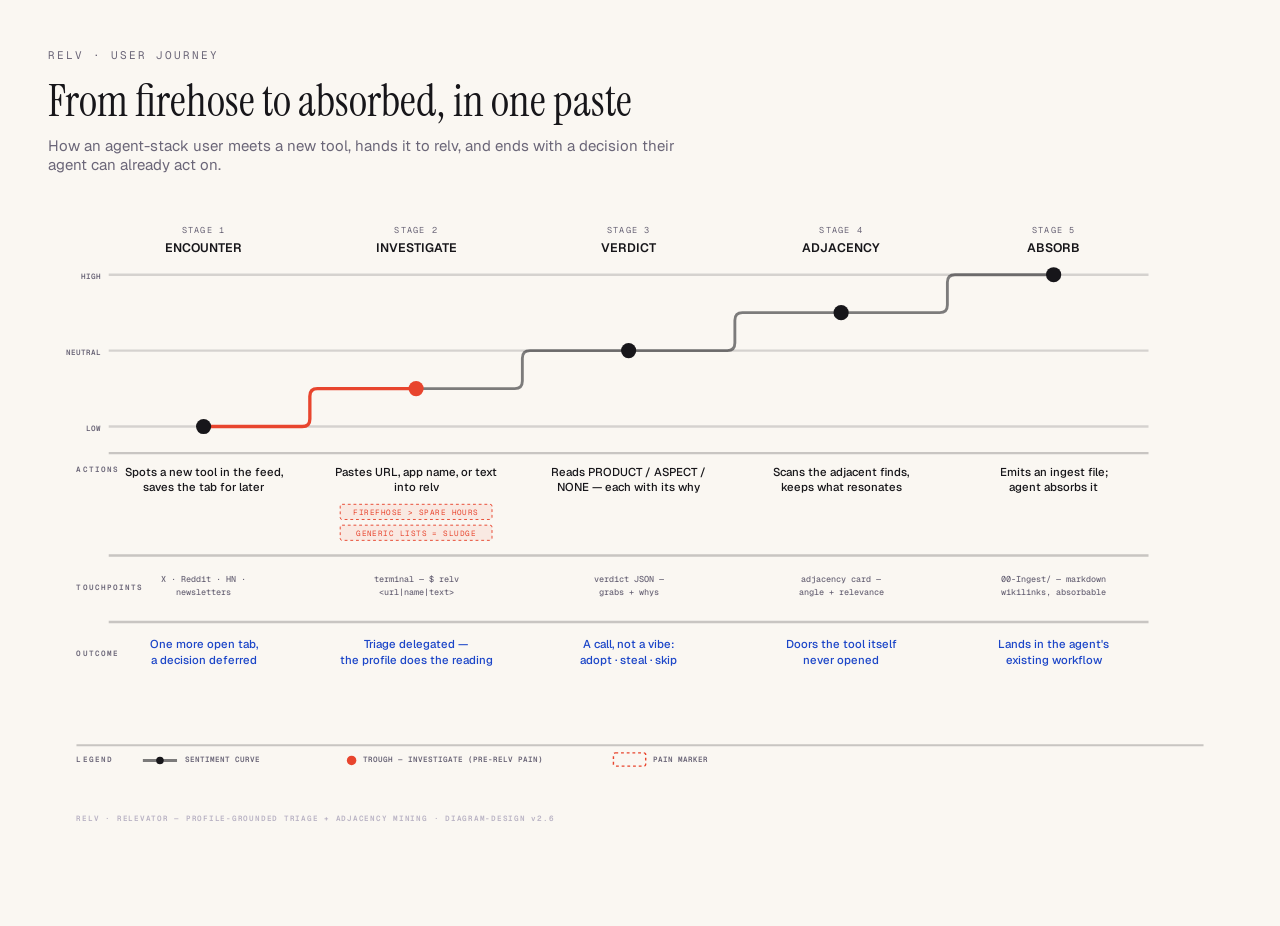
==== docs/relv-user-journey.html @ d7c19fe7 "spike 001: golden examples + head-to-head report — both tiers VALIDATED; flash default, strong=stric" ====
<!DOCTYPE html>
<html lang="en">
<head>
<meta charset="UTF-8">
<title>relv — user journey</title>
<link href="https://fonts.googleapis.com/css2?family=Instrument+Serif:ital@0;1&family=Geist:wght@400;500;600&family=Geist+Mono:wght@400;500;600&display=swap" rel="stylesheet">
<style>
  :root {
    --paper: #faf7f2;
    --ink: #17161a;
    --muted: #6b6678;
    --soft: #b9b3c4;
    --accent: #e8452e;
    --accent-tint: rgba(232, 69, 46, 0.08);
    --link: #1c46c8;
    --rule: rgba(23, 22, 26, 0.10);
  }
  * { margin: 0; padding: 0; box-sizing: border-box; }
  body { background: var(--paper); color: var(--ink); font-family: 'Geist', sans-serif; padding: 48px; }
  .eyebrow { font-family: 'Geist Mono', monospace; font-size: 11px; letter-spacing: 0.18em; text-transform: uppercase; color: var(--muted); }
  h1 { font-family: 'Instrument Serif', serif; font-size: 44px; font-weight: 400; margin: 10px 0 6px; }
  .subtitle { font-family: 'Geist', sans-serif; font-size: 15px; color: var(--muted); margin-bottom: 40px; max-width: 640px; }
  svg { display: block; max-width: 1248px; }
</style>
</head>
<body>
<p class="eyebrow">relv · user journey</p>
<h1>From firehose to absorbed, in one paste</h1>
<p class="subtitle">How an agent-stack user meets a new tool, hands it to relv, and ends with a decision their agent can already act on.</p>

<svg viewBox="0 0 1248 700" role="img" aria-labelledby="relvj-title relvj-desc" width="100%">
  <title id="relvj-title">relv user journey: encounter to absorb</title>
  <desc id="relvj-desc">A five-stage journey map for an agent-stack user: Encounter (low sentiment), Investigate (medium-low, the trough), Verdict (neutral), Adjacency (medium-high), Absorb (high). relv converts firehose triage pain into a grounded verdict, adjacent finds, and an ingest-ready file the user's agent absorbs.</desc>

  <!-- ===== Stage headers (y 0..56) — cols at x 64/288/512/736/960, width 200, centers 164/388/612/836/1060 ===== -->
  <g font-family="'Geist Mono', monospace" font-size="9" letter-spacing="0.14em" fill="#6b6678" text-anchor="middle">
    <text x="164" y="20">STAGE 1</text>
    <text x="388" y="20">STAGE 2</text>
    <text x="612" y="20">STAGE 3</text>
    <text x="836" y="20">STAGE 4</text>
    <text x="1060" y="20">STAGE 5</text>
  </g>
  <g font-family="'Geist', sans-serif" font-size="13" font-weight="600" fill="#17161a" text-anchor="middle">
    <text x="164" y="40">ENCOUNTER</text>
    <text x="388" y="40">INVESTIGATE</text>
    <text x="612" y="40">VERDICT</text>
    <text x="836" y="40">ADJACENCY</text>
    <text x="1060" y="40">ABSORB</text>
  </g>

  <!-- ===== Sentiment band (y 64..224). Levels: HIGH 64 / MED-HIGH 104 / NEUTRAL 144 / MED-LOW 184 / LOW 224 ===== -->
  <g font-family="'Geist Mono', monospace" font-size="8" font-weight="600" fill="#6b6678" text-anchor="end">
    <text x="56" y="69">HIGH</text>
    <text x="56" y="149">NEUTRAL</text>
    <text x="56" y="229">LOW</text>
  </g>
  <g stroke="rgba(23,22,26,0.16)" stroke-width="2.5">
    <line x1="64" y1="64" x2="1160" y2="64"/>
    <line x1="64" y1="144" x2="1160" y2="144"/>
    <line x1="64" y1="224" x2="1160" y2="224"/>
  </g>

  <!-- Sentiment curve: LOW 224 → MED-LOW 184 → NEUTRAL 144 → MED-HIGH 104 → HIGH 64.
       Trough = Stage 2 (Investigate). Incoming segment (dot1→dot2) + trough dot = accent. -->
  <path d="M 164 224 H 268 Q 276 224 276 216 V 192 Q 276 184 284 184 H 388" fill="none" stroke="#e8452e" stroke-width="3.5"/>
  <path d="M 388 184 H 492 Q 500 184 500 176 V 152 Q 500 144 508 144 H 612" fill="none" stroke="rgba(23,22,26,0.55)" stroke-width="3"/>
  <path d="M 612 144 H 716 Q 724 144 724 136 V 112 Q 724 104 732 104 H 836" fill="none" stroke="rgba(23,22,26,0.55)" stroke-width="3"/>
  <path d="M 836 104 H 940 Q 948 104 948 96 V 72 Q 948 64 956 64 H 1060" fill="none" stroke="rgba(23,22,26,0.55)" stroke-width="3"/>
  <circle cx="164" cy="224" r="8" fill="#17161a"/>
  <circle cx="388" cy="184" r="8" fill="#e8452e"/>
  <circle cx="612" cy="144" r="8" fill="#17161a"/>
  <circle cx="836" cy="104" r="8" fill="#17161a"/>
  <circle cx="1060" cy="64" r="8" fill="#17161a"/>

  <!-- ===== ACTIONS band (y 252..360) ===== -->
  <line x1="64" y1="252" x2="1160" y2="252" stroke="rgba(23,22,26,0.22)" stroke-width="2.5"/>
  <text x="30" y="272" font-family="'Geist Mono', monospace" font-size="8" font-weight="600" fill="#6b6678" letter-spacing="0.14em">ACTIONS</text>
  <g font-family="'Geist', sans-serif" font-size="12" font-weight="500" fill="#17161a" text-anchor="middle">
    <text x="164" y="276">Spots a new tool in the feed,</text>
    <text x="164" y="292">saves the tab for later</text>
    <text x="388" y="276">Pastes URL, app name, or text</text>
    <text x="388" y="292">into relv</text>
    <text x="612" y="276">Reads PRODUCT / ASPECT /</text>
    <text x="612" y="292">NONE — each with its why</text>
    <text x="836" y="276">Scans the adjacent finds,</text>
    <text x="836" y="292">keeps what resonates</text>
    <text x="1060" y="276">Emits an ingest file;</text>
    <text x="1060" y="292">agent absorbs it</text>
  </g>
  <!-- Pain markers (trough column, under its actions cell) — max 2 -->
  <rect x="308" y="306" width="160" height="16" rx="2" fill="rgba(232,69,46,0.08)" stroke="#e8452e" stroke-width="1" stroke-dasharray="3,3"/>
  <text x="388" y="317" font-family="'Geist Mono', monospace" font-size="8" fill="#e8452e" text-anchor="middle" letter-spacing="0.06em">FIREFHOSE &gt; SPARE HOURS</text>
  <rect x="308" y="328" width="160" height="16" rx="2" fill="rgba(232,69,46,0.08)" stroke="#e8452e" stroke-width="1" stroke-dasharray="3,3"/>
  <text x="388" y="339" font-family="'Geist Mono', monospace" font-size="8" fill="#e8452e" text-anchor="middle" letter-spacing="0.06em">GENERIC LISTS = SLUDGE</text>

  <!-- ===== TOUCHPOINTS band (y 360..430) ===== -->
  <line x1="64" y1="360" x2="1160" y2="360" stroke="rgba(23,22,26,0.22)" stroke-width="2.5"/>
  <text x="30" y="396" font-family="'Geist Mono', monospace" font-size="8" font-weight="600" fill="#6b6678" letter-spacing="0.14em">TOUCHPOINTS</text>
  <g font-family="'Geist Mono', monospace" font-size="9" font-weight="500" fill="#6b6678" text-anchor="middle">
    <text x="164" y="388">X · Reddit · HN ·</text>
    <text x="164" y="402">newsletters</text>
    <text x="388" y="388">terminal — $ relv</text>
    <text x="388" y="402">&lt;url|name|text&gt;</text>
    <text x="612" y="388">verdict JSON —</text>
    <text x="612" y="402">grabs + whys</text>
    <text x="836" y="388">adjacency card —</text>
    <text x="836" y="402">angle + relevance</text>
    <text x="1060" y="388">00-Ingest/ — markdown</text>
    <text x="1060" y="402">wikilinks, absorbable</text>
  </g>

  <!-- ===== OUTCOME band (y 430..500) ===== -->
  <line x1="64" y1="430" x2="1160" y2="430" stroke="rgba(23,22,26,0.22)" stroke-width="2.5"/>
  <text x="30" y="466" font-family="'Geist Mono', monospace" font-size="8" font-weight="600" fill="#6b6678" letter-spacing="0.14em">OUTCOME</text>
  <g font-family="'Geist', sans-serif" font-size="12" font-weight="500" fill="#1c46c8" text-anchor="middle">
    <text x="164" y="458">One more open tab,</text>
    <text x="164" y="474">a decision deferred</text>
    <text x="388" y="458">Triage delegated —</text>
    <text x="388" y="474">the profile does the reading</text>
    <text x="612" y="458">A call, not a vibe:</text>
    <text x="612" y="474">adopt · steal · skip</text>
    <text x="836" y="458">Doors the tool itself</text>
    <text x="836" y="474">never opened</text>
    <text x="1060" y="458">Lands in the agent's</text>
    <text x="1060" y="474">existing workflow</text>
  </g>

  <!-- ===== Legend strip ===== -->
  <line x1="30" y1="560" x2="1218" y2="560" stroke="rgba(23,22,26,0.22)" stroke-width="2"/>
  <text x="30" y="578" font-family="'Geist Mono', monospace" font-size="8" font-weight="600" fill="#6b6678" letter-spacing="0.14em">LEGEND</text>
  <line x1="100" y1="576" x2="136" y2="576" stroke="rgba(23,22,26,0.55)" stroke-width="3"/>
  <circle cx="118" cy="576" r="4" fill="#17161a"/>
  <text x="144" y="578" font-family="'Geist Mono', monospace" font-size="8" font-weight="600" fill="#6b6678">SENTIMENT CURVE</text>
  <circle cx="320" cy="576" r="5" fill="#e8452e"/>
  <text x="332" y="578" font-family="'Geist Mono', monospace" font-size="8" font-weight="600" fill="#6b6678">TROUGH — INVESTIGATE (PRE-RELV PAIN)</text>
  <rect x="596" y="568" width="34" height="14" rx="2" fill="none" stroke="#e8452e" stroke-width="1.5" stroke-dasharray="3,3"/>
  <text x="638" y="578" font-family="'Geist Mono', monospace" font-size="8" font-weight="600" fill="#6b6678">PAIN MARKER</text>

  <!-- Colophon -->
  <text x="30" y="640" font-family="'Geist Mono', monospace" font-size="8" font-weight="600" fill="#b9b3c4" letter-spacing="0.10em">RELV · RELEVATOR — PROFILE-GROUNDED TRIAGE + ADJACENCY MINING · DIAGRAM-DESIGN v2.6</text>
</svg>
</body>
</html>
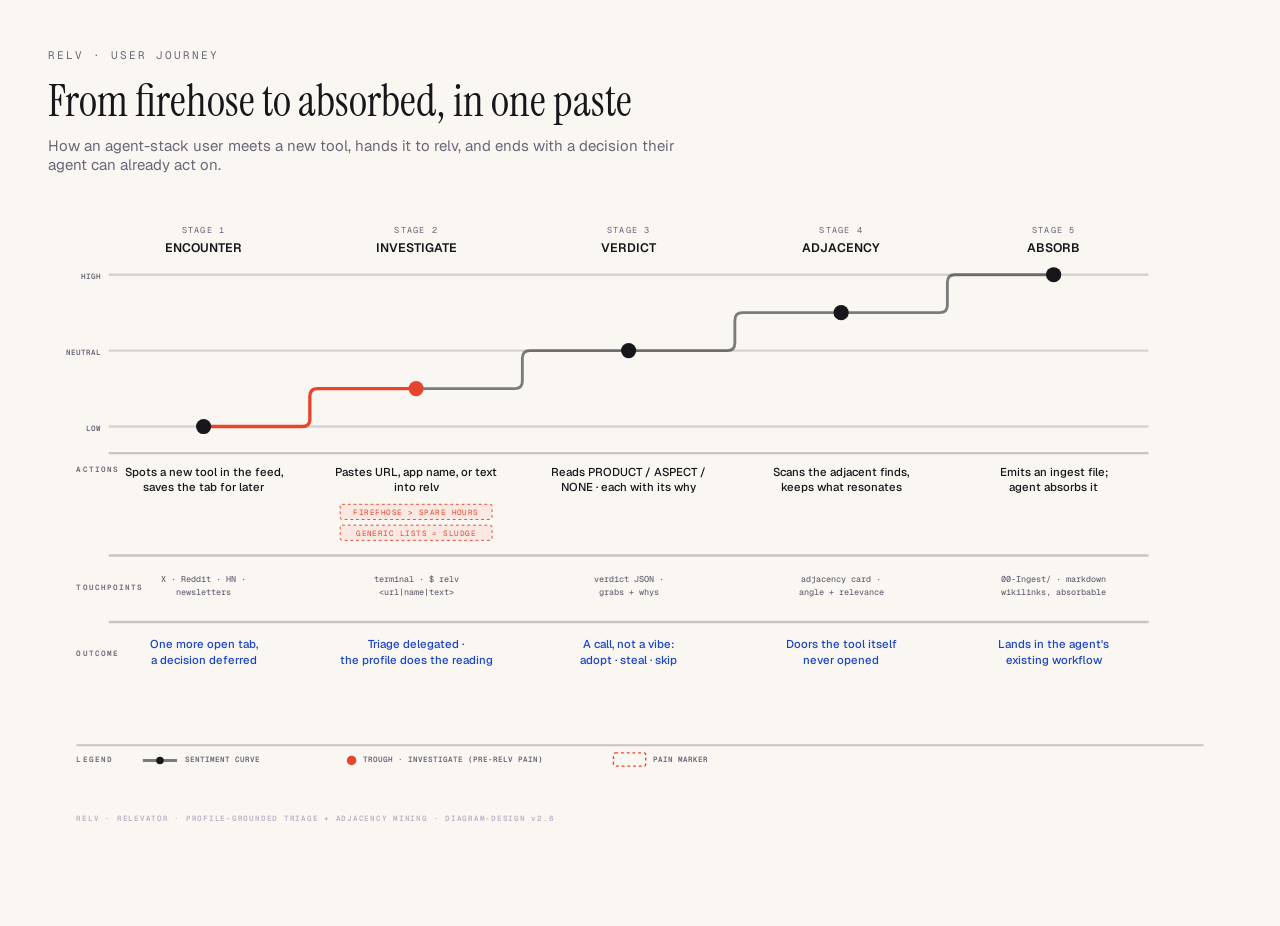
==== commit fab904af: "journey diagram: copy pass — em-dash reflex cleared per LL-010/012 gates, unified on middot; content" ====
--- a/docs/relv-user-journey.html
+++ b/docs/relv-user-journey.html
@@ -81,7 +81,7 @@
     <text x="388" y="276">Pastes URL, app name, or text</text>
     <text x="388" y="292">into relv</text>
     <text x="612" y="276">Reads PRODUCT / ASPECT /</text>
-    <text x="612" y="292">NONE — each with its why</text>
+    <text x="612" y="292">NONE · each with its why</text>
     <text x="836" y="276">Scans the adjacent finds,</text>
     <text x="836" y="292">keeps what resonates</text>
     <text x="1060" y="276">Emits an ingest file;</text>
@@ -99,13 +99,13 @@
   <g font-family="'Geist Mono', monospace" font-size="9" font-weight="500" fill="#6b6678" text-anchor="middle">
     <text x="164" y="388">X · Reddit · HN ·</text>
     <text x="164" y="402">newsletters</text>
-    <text x="388" y="388">terminal — $ relv</text>
+    <text x="388" y="388">terminal · $ relv</text>
     <text x="388" y="402">&lt;url|name|text&gt;</text>
-    <text x="612" y="388">verdict JSON —</text>
+    <text x="612" y="388">verdict JSON ·</text>
     <text x="612" y="402">grabs + whys</text>
-    <text x="836" y="388">adjacency card —</text>
+    <text x="836" y="388">adjacency card ·</text>
     <text x="836" y="402">angle + relevance</text>
-    <text x="1060" y="388">00-Ingest/ — markdown</text>
+    <text x="1060" y="388">00-Ingest/ · markdown</text>
     <text x="1060" y="402">wikilinks, absorbable</text>
   </g>
 
@@ -115,7 +115,7 @@
   <g font-family="'Geist', sans-serif" font-size="12" font-weight="500" fill="#1c46c8" text-anchor="middle">
     <text x="164" y="458">One more open tab,</text>
     <text x="164" y="474">a decision deferred</text>
-    <text x="388" y="458">Triage delegated —</text>
+    <text x="388" y="458">Triage delegated ·</text>
     <text x="388" y="474">the profile does the reading</text>
     <text x="612" y="458">A call, not a vibe:</text>
     <text x="612" y="474">adopt · steal · skip</text>
@@ -132,12 +132,12 @@
   <circle cx="118" cy="576" r="4" fill="#17161a"/>
   <text x="144" y="578" font-family="'Geist Mono', monospace" font-size="8" font-weight="600" fill="#6b6678">SENTIMENT CURVE</text>
   <circle cx="320" cy="576" r="5" fill="#e8452e"/>
-  <text x="332" y="578" font-family="'Geist Mono', monospace" font-size="8" font-weight="600" fill="#6b6678">TROUGH — INVESTIGATE (PRE-RELV PAIN)</text>
+  <text x="332" y="578" font-family="'Geist Mono', monospace" font-size="8" font-weight="600" fill="#6b6678">TROUGH · INVESTIGATE (PRE-RELV PAIN)</text>
   <rect x="596" y="568" width="34" height="14" rx="2" fill="none" stroke="#e8452e" stroke-width="1.5" stroke-dasharray="3,3"/>
   <text x="638" y="578" font-family="'Geist Mono', monospace" font-size="8" font-weight="600" fill="#6b6678">PAIN MARKER</text>
 
   <!-- Colophon -->
-  <text x="30" y="640" font-family="'Geist Mono', monospace" font-size="8" font-weight="600" fill="#b9b3c4" letter-spacing="0.10em">RELV · RELEVATOR — PROFILE-GROUNDED TRIAGE + ADJACENCY MINING · DIAGRAM-DESIGN v2.6</text>
+  <text x="30" y="640" font-family="'Geist Mono', monospace" font-size="8" font-weight="600" fill="#b9b3c4" letter-spacing="0.10em">RELV · RELEVATOR · PROFILE-GROUNDED TRIAGE + ADJACENCY MINING · DIAGRAM-DESIGN v2.6</text>
 </svg>
 </body>
 </html>
